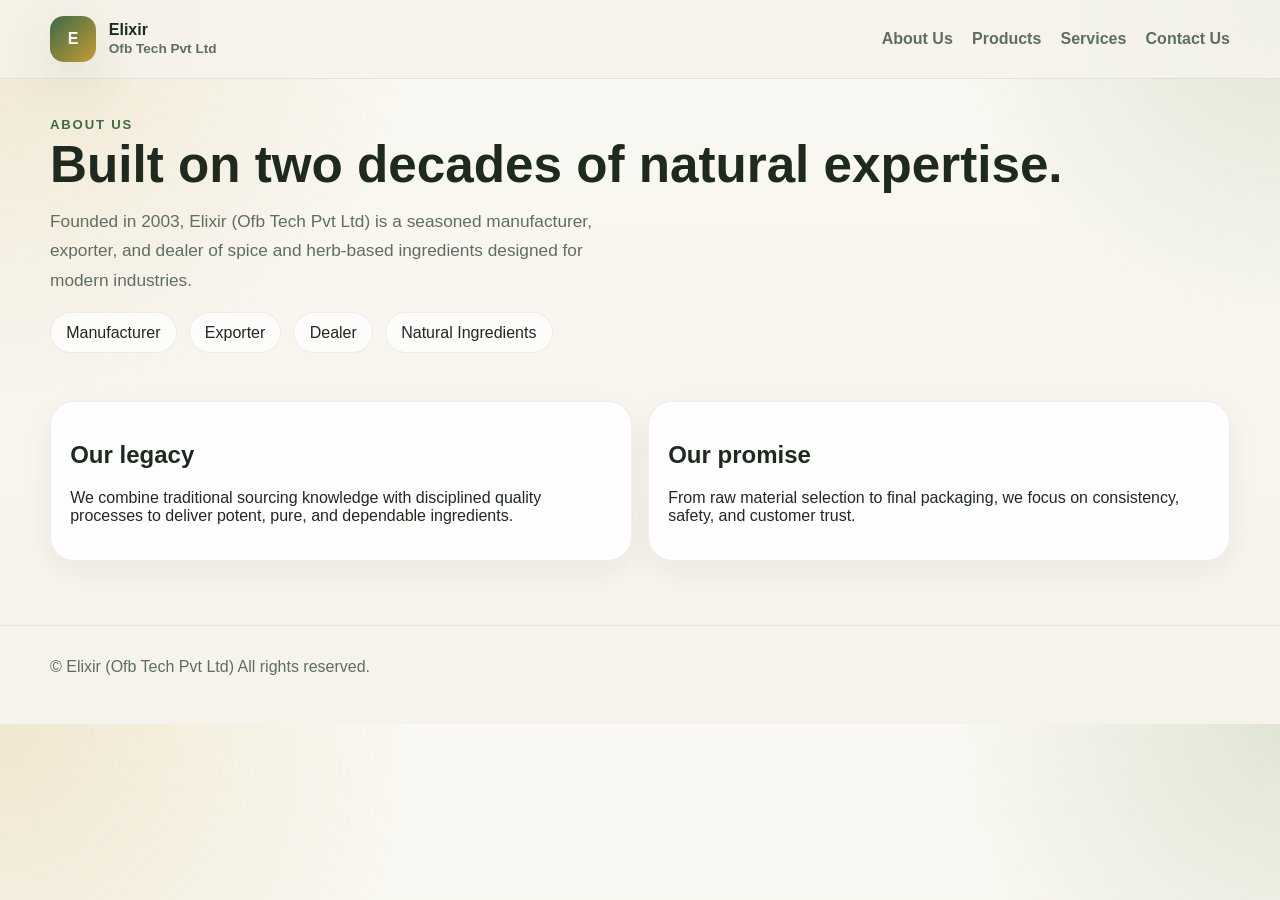
==== about.html @ b4201e27 "feat: convert site to multi-page layout" ====
<!DOCTYPE html>
<html lang="en">
<head>
  <meta charset="UTF-8" />
  <meta name="viewport" content="width=device-width, initial-scale=1.0" />
  <meta name="description" content="About Elixir (Ofb Tech Pvt Ltd) - our story, sourcing, and quality commitment." />
  <title>About Us | Elixir</title>
  <link rel="stylesheet" href="styles.css" />
</head>
<body>
  <header class="topbar">
    <div class="wrap nav">
      <a class="brand" href="index.html"><div class="mark">E</div><div>Elixir<br><span style="font-weight:600;color:var(--muted);font-size:.85rem;">Ofb Tech Pvt Ltd</span></div></a>
      <nav class="links">
        <a href="about.html">About Us</a>
        <a href="products.html">Products</a>
        <a href="services.html">Services</a>
        <a href="contact.html">Contact Us</a>
      </nav>
    </div>
  </header>
  <main class="wrap">
    <section class="page-banner">
      <div class="eyebrow">About Us</div>
      <h1>Built on two decades of natural expertise.</h1>
      <p class="lead">Founded in 2003, Elixir (Ofb Tech Pvt Ltd) is a seasoned manufacturer, exporter, and dealer of spice and herb-based ingredients designed for modern industries.</p>
      <div class="pill-row">
        <span class="pill">Manufacturer</span><span class="pill">Exporter</span><span class="pill">Dealer</span><span class="pill">Natural Ingredients</span>
      </div>
    </section>
    <section class="content-grid">
      <div class="card">
        <h2>Our legacy</h2>
        <p>We combine traditional sourcing knowledge with disciplined quality processes to deliver potent, pure, and dependable ingredients.</p>
      </div>
      <div class="card">
        <h2>Our promise</h2>
        <p>From raw material selection to final packaging, we focus on consistency, safety, and customer trust.</p>
      </div>
    </section>
  </main>
  <footer class="footer"><div class="wrap">© Elixir (Ofb Tech Pvt Ltd) All rights reserved.</div></footer>
</body>
</html>
---- styles.css ----
:root {
  --bg: #f6f3ec;
  --text: #1f2a1f;
  --muted: #5f6d63;
  --green: #3d6b46;
  --green-2: #6c8f55;
  --gold: #c59b35;
  --card: rgba(255,255,255,0.9);
  --border: rgba(31,42,31,0.08);
  --shadow: 0 18px 50px rgba(44, 62, 45, 0.12);
}
* { box-sizing: border-box; }
html { scroll-behavior: smooth; }
body {
  margin: 0;
  font-family: Arial, Helvetica, sans-serif;
  color: var(--text);
  background:
    radial-gradient(circle at top left, rgba(197,155,53,0.18), transparent 28%),
    radial-gradient(circle at top right, rgba(108,143,85,0.18), transparent 22%),
    linear-gradient(180deg, #faf8f2 0%, var(--bg) 100%);
}
a { color: inherit; text-decoration: none; }
a:focus-visible, button:focus-visible { outline: 3px solid rgba(61,107,70,.35); outline-offset: 3px; }
.topbar {
  position: sticky; top: 0; z-index: 20;
  backdrop-filter: blur(10px);
  background: rgba(246,243,236,0.82);
  border-bottom: 1px solid var(--border);
}
.wrap { width: min(1180px, calc(100% - 2rem)); margin: 0 auto; }
.nav { display: flex; align-items: center; justify-content: space-between; padding: 1rem 0; gap: 1rem; }
.brand { display: flex; align-items: center; gap: .8rem; font-weight: 800; }
.mark {
  width: 46px; height: 46px; border-radius: 14px;
  display: grid; place-items: center; color: white;
  background: linear-gradient(135deg, var(--green), var(--gold)); box-shadow: var(--shadow);
}
.links { display: flex; gap: 1.2rem; flex-wrap: wrap; color: var(--muted); font-weight: 600; }
.page-hero { padding: 3rem 0 1rem; }
.hero-grid { display: grid; grid-template-columns: 1.2fr .8fr; gap: 2rem; align-items: center; }
.eyebrow { color: var(--green); font-weight: 800; text-transform: uppercase; letter-spacing: .14em; font-size: .82rem; }
h1 { font-size: clamp(2.4rem, 4vw, 4.5rem); line-height: .96; margin: .5rem 0 1rem; }
.lead { font-size: 1.08rem; color: var(--muted); max-width: 62ch; line-height: 1.7; }
.cta { display: flex; flex-wrap: wrap; gap: .9rem; margin-top: 1.5rem; }
.btn {
  display: inline-flex; align-items: center; justify-content: center;
  padding: .95rem 1.3rem; border-radius: 999px; font-weight: 700; border: 1px solid transparent;
  transition: transform .18s ease, box-shadow .18s ease, background .18s ease;
}
.btn:hover { transform: translateY(-1px); box-shadow: 0 10px 24px rgba(0,0,0,.08); }
.primary { background: linear-gradient(135deg, var(--green), var(--green-2)); color: white; }
.secondary { background: rgba(255,255,255,.78); border-color: var(--border); }
.hero-card, .card, .panel {
  background: var(--card); border: 1px solid var(--border); border-radius: 24px; padding: 1.2rem;
  box-shadow: 0 10px 30px rgba(31,42,31,.06);
}
.hero-image {
  min-height: 420px; border-radius: 20px; overflow: hidden; position: relative;
  background:
    linear-gradient(180deg, rgba(0,0,0,.06), rgba(0,0,0,.28)),
    url('https://images.unsplash.com/photo-1596040033229-a9821ebd058d?auto=format&fit=crop&w=1200&q=80') center/cover;
}
.hero-image .overlay {
  position: absolute; inset: auto 0 0 0; padding: 1.5rem; color: white;
  background: linear-gradient(180deg, transparent, rgba(0,0,0,.65));
}
.stats, .cards, .footer-grid, .product-grid, .page-grid { display: grid; gap: 1rem; }
.stats { grid-template-columns: repeat(3, 1fr); margin: 2rem 0 0; }
.stat strong { display: block; font-size: 1.8rem; color: var(--green); }
section { padding: 2rem 0; }
.section-head { display: flex; justify-content: space-between; align-items: end; gap: 1rem; margin-bottom: 1rem; }
.section-head p { margin: 0; color: var(--muted); max-width: 60ch; }
.cards { grid-template-columns: repeat(3, 1fr); }
.card h3, .panel h3 { margin-top: 0; }
.feature-list { display: grid; gap: .8rem; }
.feature { display: flex; gap: .8rem; align-items: flex-start; padding: .7rem 0; border-top: 1px solid var(--border); }
.badge { width: 34px; height: 34px; border-radius: 12px; background: rgba(61,107,70,.12); display:grid; place-items:center; flex: 0 0 auto; }
.product-grid { grid-template-columns: repeat(2, 1fr); }
.product { display: flex; justify-content: space-between; gap: 1rem; align-items: center; }
.product small { color: var(--muted); display: block; margin-top: .35rem; }
.certs { display: flex; gap: .75rem; flex-wrap: wrap; }
.certs span {
  padding: .8rem 1rem; background: white; border: 1px solid var(--border); border-radius: 999px; color: var(--muted);
  font-weight: 600;
}
.footer {
  margin-top: 2rem; padding: 2rem 0 3rem; border-top: 1px solid var(--border); color: var(--muted);
}
.footer-grid { grid-template-columns: 1.1fr .9fr .9fr; }
.page-banner { padding: 2.4rem 0 1rem; }
.pill-row { display:flex; flex-wrap:wrap; gap:.75rem; margin-top:1rem; }
.pill { padding:.65rem .95rem; border-radius:999px; border:1px solid var(--border); background:rgba(255,255,255,.7); }
.content-grid { display:grid; gap:1rem; grid-template-columns: 1fr 1fr; }
.detail-list { margin: 0; padding-left: 1.1rem; color: var(--muted); line-height: 1.8; }
@media (max-width: 920px) {
  .wrap { width: min(1180px, calc(100% - 1.1rem)); }
  .nav { align-items: flex-start; flex-direction: column; }
  .links { width: 100%; overflow-x: auto; padding-bottom: .25rem; }
  .links a { white-space: nowrap; }
  .hero-grid, .cards, .product-grid, .footer-grid, .stats, .content-grid, .page-grid { grid-template-columns: 1fr; }
  .page-hero { padding-top: 2rem; }
  .hero-image { min-height: 300px; }
  .section-head { flex-direction: column; align-items: flex-start; }
  .section-head p { max-width: none; }
  .product { align-items: flex-start; flex-direction: column; }
  .cta { width: 100%; }
  .btn { width: 100%; }
  .certs span { width: 100%; text-align: center; }
  .footer-grid { gap: 1.4rem; }
}
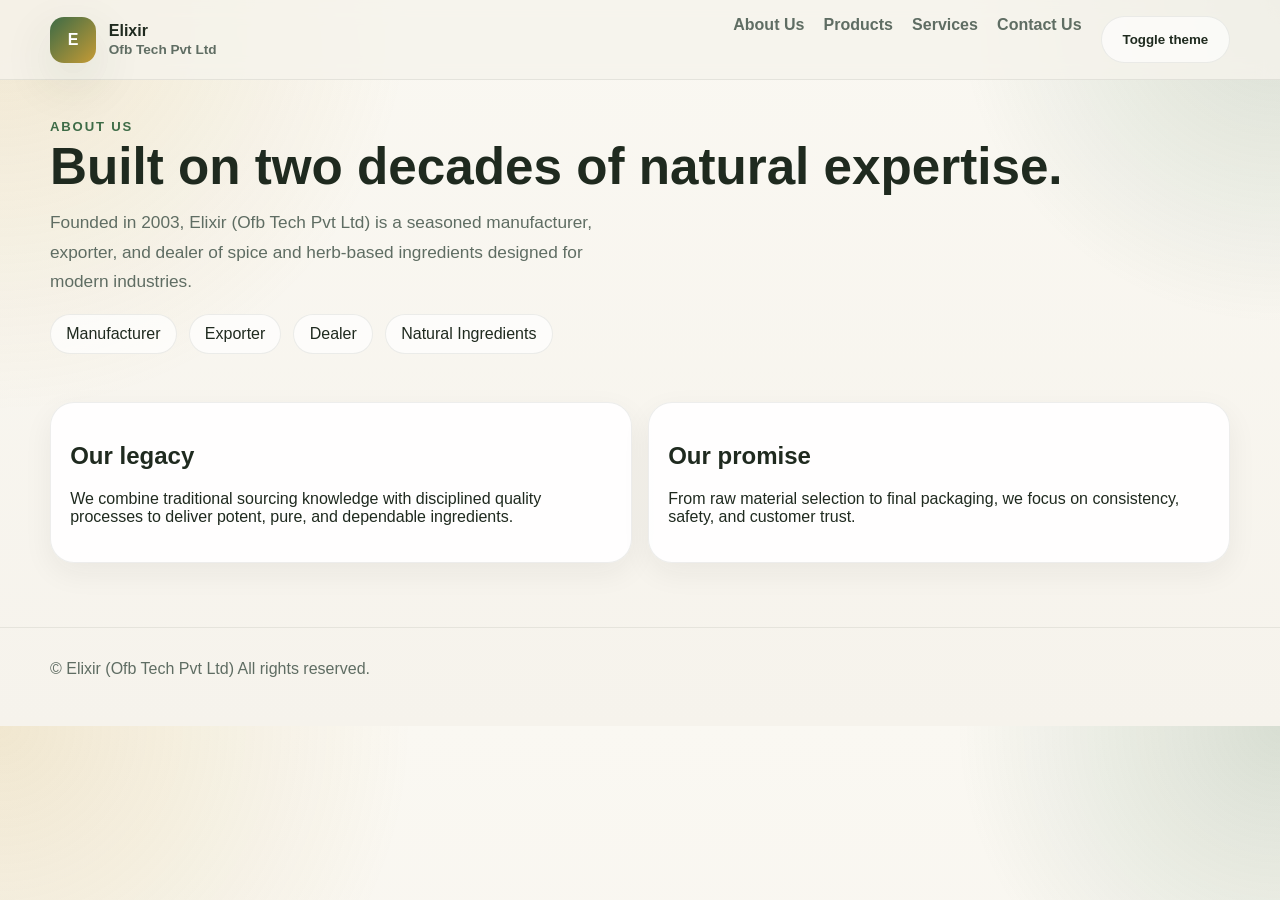
==== commit 49656266: "feat: add dark and light theme toggle" ====
--- a/about.html
+++ b/about.html
@@ -16,7 +16,7 @@
         <a href="products.html">Products</a>
         <a href="services.html">Services</a>
         <a href="contact.html">Contact Us</a>
-      </nav>
+      <button class="btn secondary theme-toggle" id="themeToggle" type="button">Toggle theme</button>
     </div>
   </header>
   <main class="wrap">
@@ -40,5 +40,22 @@
     </section>
   </main>
   <footer class="footer"><div class="wrap">© Elixir (Ofb Tech Pvt Ltd) All rights reserved.</div></footer>
+<script>
+(function(){
+  const key = "elixir-theme";
+  const root = document.documentElement;
+  const saved = localStorage.getItem(key);
+  const preferDark = window.matchMedia && window.matchMedia("(prefers-color-scheme: dark)").matches;
+  root.dataset.theme = saved || (preferDark ? "dark" : "light");
+  const btn = document.getElementById("themeToggle");
+  if (btn) {
+    btn.addEventListener("click", () => {
+      const next = root.dataset.theme === "dark" ? "light" : "dark";
+      root.dataset.theme = next;
+      localStorage.setItem(key, next);
+    });
+  }
+})();
+</script>
 </body>
 </html>
--- a/styles.css
+++ b/styles.css
@@ -1,5 +1,7 @@
- :root {
+ 
+:root {
   --bg: #f6f3ec;
+  --bg2: #faf8f2;
   --text: #1f2a1f;
   --muted: #5f6d63;
   --green: #3d6b46;
@@ -9,6 +11,19 @@
   --border: rgba(31,42,31,0.08);
   --shadow: 0 18px 50px rgba(44, 62, 45, 0.12);
 }
+:root[data-theme="dark"] {
+  --bg: #0f1411;
+  --bg2: #151c18;
+  --text: #edf4ef;
+  --muted: #a5b3a9;
+  --green: #79b38a;
+  --green-2: #4f8761;
+  --gold: #d6b35a;
+  --card: rgba(20,26,22,0.88);
+  --border: rgba(255,255,255,0.08);
+  --shadow: 0 18px 50px rgba(0,0,0,0.3);
+}
+
 * { box-sizing: border-box; }
 html { scroll-behavior: smooth; }
 body {
@@ -16,9 +31,9 @@
   font-family: Arial, Helvetica, sans-serif;
   color: var(--text);
   background:
-    radial-gradient(circle at top left, rgba(197,155,53,0.18), transparent 28%),
-    radial-gradient(circle at top right, rgba(108,143,85,0.18), transparent 22%),
-    linear-gradient(180deg, #faf8f2 0%, var(--bg) 100%);
+    radial-gradient(circle at top left, color-mix(in srgb, var(--gold) 18%, transparent), transparent 28%),
+    radial-gradient(circle at top right, color-mix(in srgb, var(--green) 18%, transparent), transparent 22%),
+    linear-gradient(180deg, var(--bg2) 0%, var(--bg) 100%);
 }
 a { color: inherit; text-decoration: none; }
 a:focus-visible, button:focus-visible { outline: 3px solid rgba(61,107,70,.35); outline-offset: 3px; }
@@ -109,3 +124,6 @@
   .certs span { width: 100%; text-align: center; }
   .footer-grid { gap: 1.4rem; }
 }
+
+.theme-toggle { background: rgba(255,255,255,.65); border: 1px solid var(--border); color: var(--text); }
+:root[data-theme="dark"] .theme-toggle { background: rgba(255,255,255,.05); }
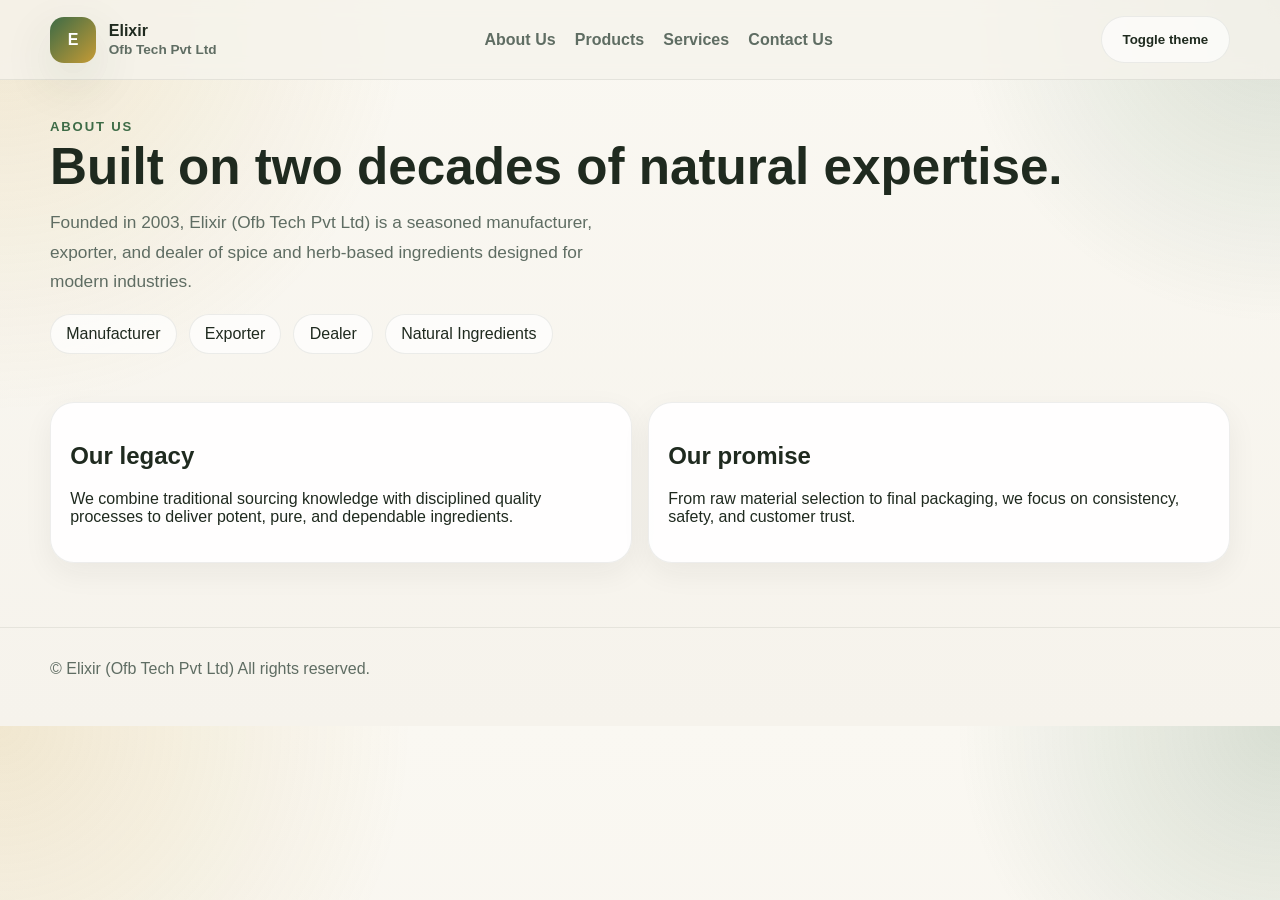
==== commit 7624dfb3: "fix: show theme toggle in header" ====
--- a/about.html
+++ b/about.html
@@ -16,7 +16,8 @@
         <a href="products.html">Products</a>
         <a href="services.html">Services</a>
         <a href="contact.html">Contact Us</a>
-      <button class="btn secondary theme-toggle" id="themeToggle" type="button">Toggle theme</button>
+      </nav>
+      <button class="btn secondary theme-toggle" id="themeToggle" type="button" aria-label="Toggle dark and light theme">Toggle theme</button>
     </div>
   </header>
   <main class="wrap">
--- a/styles.css
+++ b/styles.css
@@ -113,6 +113,7 @@
   .nav { align-items: flex-start; flex-direction: column; }
   .links { width: 100%; overflow-x: auto; padding-bottom: .25rem; }
   .links a { white-space: nowrap; }
+  .theme-toggle { width: 100%; }
   .hero-grid, .cards, .product-grid, .footer-grid, .stats, .content-grid, .page-grid { grid-template-columns: 1fr; }
   .page-hero { padding-top: 2rem; }
   .hero-image { min-height: 300px; }
@@ -125,5 +126,5 @@
   .footer-grid { gap: 1.4rem; }
 }
 
-.theme-toggle { background: rgba(255,255,255,.65); border: 1px solid var(--border); color: var(--text); }
+.theme-toggle { background: rgba(255,255,255,.65); border: 1px solid var(--border); color: var(--text); white-space: nowrap; flex: 0 0 auto; min-width: 128px; }
 :root[data-theme="dark"] .theme-toggle { background: rgba(255,255,255,.05); }
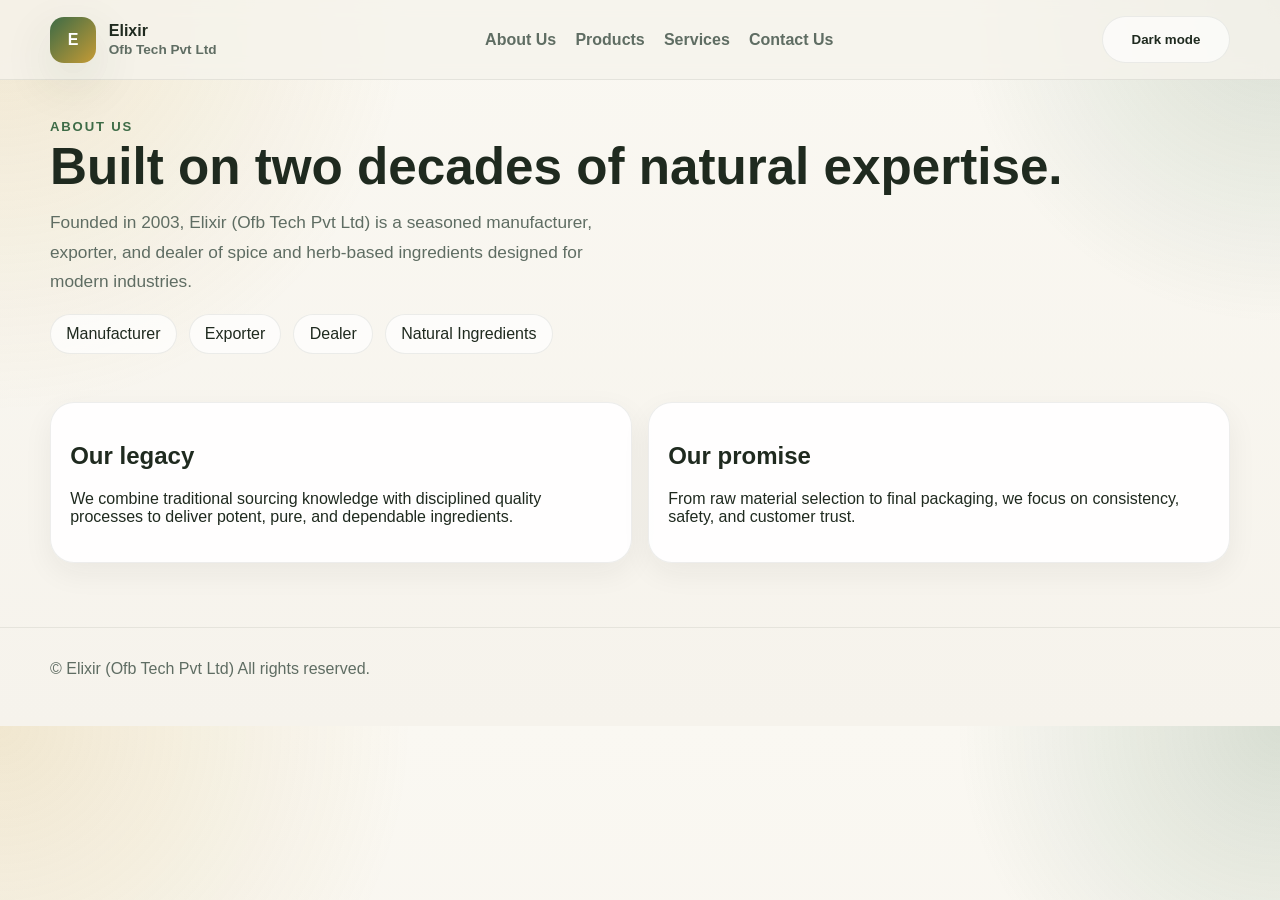
==== commit e807c406: "fix: simplify theme toggle script" ====
--- a/about.html
+++ b/about.html
@@ -17,7 +17,7 @@
         <a href="services.html">Services</a>
         <a href="contact.html">Contact Us</a>
       </nav>
-      <button class="btn secondary theme-toggle" id="themeToggle" type="button" aria-label="Toggle dark and light theme">Toggle theme</button>
+      <button class="btn secondary theme-toggle" id="themeToggle" type="button" aria-label="Toggle dark and light theme">Dark mode</button>
     </div>
   </header>
   <main class="wrap">
@@ -41,22 +41,6 @@
     </section>
   </main>
   <footer class="footer"><div class="wrap">© Elixir (Ofb Tech Pvt Ltd) All rights reserved.</div></footer>
-<script>
-(function(){
-  const key = "elixir-theme";
-  const root = document.documentElement;
-  const saved = localStorage.getItem(key);
-  const preferDark = window.matchMedia && window.matchMedia("(prefers-color-scheme: dark)").matches;
-  root.dataset.theme = saved || (preferDark ? "dark" : "light");
-  const btn = document.getElementById("themeToggle");
-  if (btn) {
-    btn.addEventListener("click", () => {
-      const next = root.dataset.theme === "dark" ? "light" : "dark";
-      root.dataset.theme = next;
-      localStorage.setItem(key, next);
-    });
-  }
-})();
-</script>
+<script src="theme.js"></script>
 </body>
 </html>
